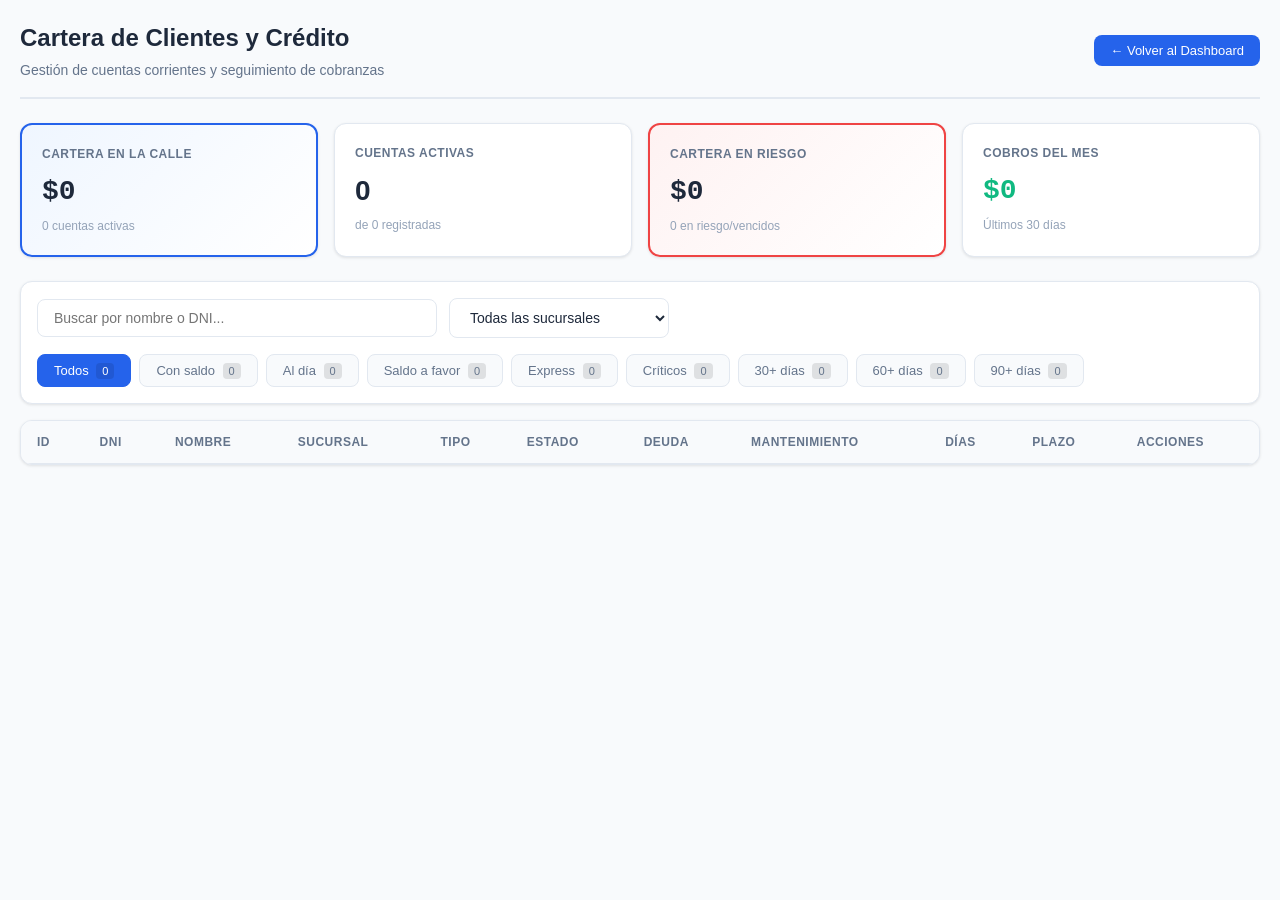
==== templates/cartera_clientes.html @ 22979cf2 "Receive Cobro Facil cartera by company and branch without overwriting CRM balances. Co-authored-by: " ====
<!DOCTYPE html>
<html lang="es">
<head>
    <meta charset="UTF-8">
    <meta name="viewport" content="width=device-width, initial-scale=1.0">
    <title>Cartera de Clientes - CRM Frigorífico</title>
    <style>
        :root {
            --bg-base: #f8fafc;
            --bg-surface: #ffffff;
            --bg-hover: #f1f5f9;
            --primary: #2563eb;
            --primary-light: #3b82f6;
            --text-primary: #1e293b;
            --text-secondary: #64748b;
            --text-muted: #94a3b8;
            --border: #e2e8f0;
            --success: #10b981;
            --warning: #f59e0b;
            --danger: #ef4444;
            --radius-md: 8px;
            --radius-lg: 12px;
            --shadow: 0 1px 3px rgba(0,0,0,0.1);
            --shadow-lg: 0 10px 15px -3px rgba(0,0,0,0.1);
        }

        * { box-sizing: border-box; margin: 0; padding: 0; }

        body {
            background-color: var(--bg-base);
            color: var(--text-primary);
            font-family: -apple-system, BlinkMacSystemFont, 'Segoe UI', Roboto, sans-serif;
            font-size: 14px;
            line-height: 1.5;
            min-height: 100vh;
        }

        .container {
            max-width: 1400px;
            margin: 0 auto;
            padding: 20px;
        }

        /* Header */
        .header {
            display: flex;
            justify-content: space-between;
            align-items: center;
            margin-bottom: 24px;
            padding-bottom: 16px;
            border-bottom: 2px solid var(--border);
        }

        .header h1 {
            font-size: 24px;
            font-weight: 700;
            color: var(--text-primary);
        }

        .header .subtitle {
            font-size: 14px;
            color: var(--text-secondary);
            margin-top: 4px;
        }

        /* Metrics Cards */
        .metrics-grid {
            display: grid;
            grid-template-columns: repeat(auto-fit, minmax(250px, 1fr));
            gap: 16px;
            margin-bottom: 24px;
        }

        .metric-card {
            background: var(--bg-surface);
            border: 1px solid var(--border);
            border-radius: var(--radius-lg);
            padding: 20px;
            box-shadow: var(--shadow);
        }

        .metric-card.highlight {
            border: 2px solid var(--primary);
            background: linear-gradient(135deg, #eff6ff 0%, #ffffff 100%);
        }

        .metric-card.warning {
            border: 2px solid var(--warning);
            background: linear-gradient(135deg, #fffbeb 0%, #ffffff 100%);
        }

        .metric-card.danger {
            border: 2px solid var(--danger);
            background: linear-gradient(135deg, #fef2f2 0%, #ffffff 100%);
        }

        .metric-label {
            font-size: 12px;
            font-weight: 600;
            color: var(--text-secondary);
            text-transform: uppercase;
            letter-spacing: 0.5px;
            margin-bottom: 8px;
        }

        .metric-value {
            font-size: 28px;
            font-weight: 700;
            color: var(--text-primary);
        }

        .metric-sub {
            font-size: 12px;
            color: var(--text-muted);
            margin-top: 4px;
        }

        /* Search and Filters */
        .filters-bar {
            background: var(--bg-surface);
            border: 1px solid var(--border);
            border-radius: var(--radius-lg);
            padding: 16px;
            margin-bottom: 16px;
            box-shadow: var(--shadow);
        }

        .search-box {
            width: 100%;
            max-width: 400px;
            margin-bottom: 16px;
        }

        .search-box input {
            width: 100%;
            padding: 10px 16px;
            border: 1px solid var(--border);
            border-radius: var(--radius-md);
            font-size: 14px;
            outline: none;
            transition: border-color 0.2s;
        }

        .search-box input:focus {
            border-color: var(--primary);
            box-shadow: 0 0 0 3px rgba(37, 99, 235, 0.1);
        }

        .sucursal-select {
            min-width: 220px;
            padding: 10px 16px;
            border: 1px solid var(--border);
            border-radius: var(--radius-md);
            font-size: 14px;
            background: var(--bg-surface);
            color: inherit;
            outline: none;
        }

        .filter-tabs {
            display: flex;
            flex-wrap: wrap;
            gap: 8px;
        }

        .filter-tab {
            padding: 8px 16px;
            background: var(--bg-base);
            border: 1px solid var(--border);
            border-radius: var(--radius-md);
            font-size: 13px;
            font-weight: 500;
            color: var(--text-secondary);
            cursor: pointer;
            transition: all 0.2s;
        }

        .filter-tab:hover {
            background: var(--bg-hover);
            color: var(--text-primary);
        }

        .filter-tab.active {
            background: var(--primary);
            color: white;
            border-color: var(--primary);
        }

        .filter-tab .count {
            background: rgba(0,0,0,0.1);
            padding: 2px 6px;
            border-radius: 4px;
            font-size: 11px;
            margin-left: 4px;
        }

        /* Table */
        .table-container {
            background: var(--bg-surface);
            border: 1px solid var(--border);
            border-radius: var(--radius-lg);
            overflow: hidden;
            box-shadow: var(--shadow);
        }

        .data-table {
            width: 100%;
            border-collapse: collapse;
        }

        .data-table th,
        .data-table td {
            padding: 12px 16px;
            text-align: left;
            border-bottom: 1px solid var(--border);
        }

        .data-table th {
            background: var(--bg-base);
            font-size: 12px;
            font-weight: 600;
            color: var(--text-secondary);
            text-transform: uppercase;
            letter-spacing: 0.5px;
        }

        .data-table tr:hover {
            background: var(--bg-hover);
        }

        .text-right { text-align: right; }
        .text-center { text-align: center; }

        .badge {
            display: inline-block;
            padding: 4px 8px;
            border-radius: 4px;
            font-size: 11px;
            font-weight: 600;
            text-transform: uppercase;
        }

        .badge-success {
            background: #dcfce7;
            color: #166534;
        }

        .badge-warning {
            background: #fef3c7;
            color: #92400e;
        }

        .badge-danger {
            background: #fee2e2;
            color: #991b1b;
        }

        .badge-neutral {
            background: #f1f5f9;
            color: #475569;
        }

        .money {
            font-family: 'Courier New', monospace;
            font-weight: 600;
        }

        .money.positive { color: var(--success); }
        .money.negative { color: var(--danger); }

        .btn {
            padding: 8px 16px;
            border: none;
            border-radius: var(--radius-md);
            font-size: 13px;
            font-weight: 500;
            cursor: pointer;
            transition: all 0.2s;
        }

        .btn-primary {
            background: var(--primary);
            color: white;
        }

        .btn-primary:hover {
            background: var(--primary-light);
        }

        .btn-sm {
            padding: 6px 12px;
            font-size: 12px;
        }

        .btn-icon {
            background: transparent;
            border: 1px solid var(--border);
            color: var(--text-secondary);
            padding: 6px 10px;
        }

        .btn-icon:hover {
            background: var(--bg-hover);
            color: var(--text-primary);
        }

        /* Actions Menu */
        .actions-cell {
            display: flex;
            gap: 8px;
            align-items: center;
        }

        /* Empty State */
        .empty-state {
            padding: 40px;
            text-align: center;
            color: var(--text-muted);
        }

        .empty-state svg {
            width: 48px;
            height: 48px;
            margin-bottom: 16px;
            opacity: 0.5;
        }

        /* Responsive */
        @media (max-width: 768px) {
            .metrics-grid {
                grid-template-columns: 1fr;
            }

            .filter-tabs {
                overflow-x: auto;
                flex-wrap: nowrap;
            }

            .filter-tab {
                flex-shrink: 0;
            }

            .data-table {
                font-size: 12px;
            }

            .data-table th,
            .data-table td {
                padding: 8px 12px;
            }
        }
    </style>
</head>
<body>
    <div class="container">
        <!-- Header -->
        <div class="header">
            <div>
                <h1>Cartera de Clientes y Crédito</h1>
                <div class="subtitle">Gestión de cuentas corrientes y seguimiento de cobranzas</div>
            </div>
            <button class="btn btn-primary" onclick="window.location.href='/'">
                ← Volver al Dashboard
            </button>
        </div>

        <!-- Metrics -->
        <div class="metrics-grid">
            <div class="metric-card highlight">
                <div class="metric-label">Cartera en la Calle</div>
                <div class="metric-value money" id="metricCartera">$0</div>
                <div class="metric-sub" id="metricCuentasActivas">0 cuentas activas</div>
            </div>

            <div class="metric-card">
                <div class="metric-label">Cuentas Activas</div>
                <div class="metric-value" id="metricActivas">0</div>
                <div class="metric-sub" id="metricTotalRegistradas">de 0 registradas</div>
            </div>

            <div class="metric-card danger">
                <div class="metric-label">Cartera en Riesgo</div>
                <div class="metric-value money" id="metricRiesgo">$0</div>
                <div class="metric-sub" id="metricEnRiesgo">0 en riesgo/vencidos</div>
            </div>

            <div class="metric-card">
                <div class="metric-label">Cobros del Mes</div>
                <div class="metric-value money positive" id="metricCobros">$0</div>
                <div class="metric-sub">Últimos 30 días</div>
            </div>
        </div>

        <!-- Filters -->
        <div class="filters-bar">
            <div style="display:flex; gap:12px; flex-wrap:wrap; align-items:center; margin-bottom:16px;">
                <div class="search-box" style="margin-bottom:0;">
                    <input type="text" id="searchInput" placeholder="Buscar por nombre o DNI..." onkeyup="filterClients()">
                </div>
                <select id="sucursalFiltro" class="sucursal-select" onchange="updateMetrics(); filterClients();">
                    <option value="">Todas las sucursales</option>
                </select>
            </div>

            <div class="filter-tabs" id="filterTabs">
                <button class="filter-tab active" data-filter="all">
                    Todos <span class="count" id="countAll">0</span>
                </button>
                <button class="filter-tab" data-filter="saldo">
                    Con saldo <span class="count" id="countSaldo">0</span>
                </button>
                <button class="filter-tab" data-filter="al_dia">
                    Al día <span class="count" id="countAlDia">0</span>
                </button>
                <button class="filter-tab" data-filter="saldo_favor">
                    Saldo a favor <span class="count" id="countSaldoFavor">0</span>
                </button>
                <button class="filter-tab" data-filter="expres">
                    Express <span class="count" id="countExpress">0</span>
                </button>
                <button class="filter-tab" data-filter="criticos">
                    Críticos <span class="count" id="countCriticos">0</span>
                </button>
                <button class="filter-tab" data-filter="30+">
                    30+ días <span class="count" id="count30">0</span>
                </button>
                <button class="filter-tab" data-filter="60+">
                    60+ días <span class="count" id="count60">0</span>
                </button>
                <button class="filter-tab" data-filter="90+">
                    90+ días <span class="count" id="count90">0</span>
                </button>
            </div>
        </div>

        <!-- Table -->
        <div class="table-container">
            <table class="data-table">
                <thead>
                    <tr>
                        <th>ID</th>
                        <th>DNI</th>
                        <th>Nombre</th>
                        <th>Sucursal</th>
                        <th>Tipo</th>
                        <th>Estado</th>
                        <th class="text-right">Deuda</th>
                        <th class="text-right">Mantenimiento</th>
                        <th class="text-center">Días</th>
                        <th class="text-center">Plazo</th>
                        <th class="text-center">Acciones</th>
                    </tr>
                </thead>
                <tbody id="clientsTableBody">
                    <!-- Data loaded via JS -->
                </tbody>
            </table>
            <div id="emptyState" class="empty-state" style="display: none;">
                <svg fill="none" stroke="currentColor" viewBox="0 0 24 24">
                    <path stroke-linecap="round" stroke-linejoin="round" stroke-width="2" d="M17 20h5v-2a3 3 0 00-5.356-1.857M17 20H7m10 0v-2c0-.656-.126-1.283-.356-1.857M7 20H2v-2a3 3 0 015.356-1.857M7 20v-2c0-.656.126-1.283.356-1.857m0 0a5.002 5.002 0 019.288 0M15 7a3 3 0 11-6 0 3 3 0 016 0zm6 3a2 2 0 11-4 0 2 2 0 014 0zM7 10a2 2 0 11-4 0 2 2 0 014 0z"/>
                </svg>
                <p>No se encontraron clientes</p>
            </div>
        </div>
    </div>

    <script>
        // Configuration
        const API_BASE = '/api';

        // State
        let allClients = [];
        let currentFilter = 'all';
        let searchQuery = '';

        // Format money
        function formatMoney(amount) {
            return new Intl.NumberFormat('es-AR', {
                style: 'currency',
                currency: 'ARS',
                minimumFractionDigits: 2
            }).format(amount);
        }

        function esc(value) {
            return String(value ?? '').replace(/[&<>"']/g, (ch) => ({
                '&': '&amp;', '<': '&lt;', '>': '&gt;', '"': '&quot;', "'": '&#39;'
            }[ch]));
        }

        // Si el cliente vino de Cobro Fácil, la deuda es deuda_actual de esa base.
        function deudaVisible(client) {
            if (client.pos_uid || client.pos_id != null) {
                const deuda = Number(client.deuda_pos);
                return Number.isFinite(deuda) ? deuda : 0;
            }
            const saldo = Number(client.saldo_actual);
            return Number.isFinite(saldo) ? saldo : 0;
        }

        function esExpress(client) {
            const tipo = String(client.tipo_cliente || '').toLowerCase();
            return tipo.includes('express') || tipo.includes('expres');
        }

        // Calculate days since last payment. Null = nunca pagó.
        function calculateDaysSincePayment(fechaUltimoPago) {
            if (!fechaUltimoPago) return null;
            const lastPayment = new Date(fechaUltimoPago);
            if (Number.isNaN(lastPayment.getTime())) return null;
            const diffTime = Date.now() - lastPayment.getTime();
            if (diffTime < 0) return 0;
            return Math.floor(diffTime / (1000 * 60 * 60 * 24));
        }

        // Get client status
        function getClientStatus(cliente) {
            const saldo = deudaVisible(cliente);
            const techo = cliente.techo_deuda || 0;
            const scoring = cliente.scoring || 'A';

            if (saldo <= 0) return { label: 'Al día', class: 'badge-success' };
            if (saldo >= techo * 0.9) return { label: 'Atención', class: 'badge-danger' };
            if (scoring === 'C' || scoring === 'D') return { label: 'Crítico', class: 'badge-danger' };
            if (saldo >= techo * 0.6) return { label: 'Atención', class: 'badge-warning' };
            return { label: 'Regular', class: 'badge-neutral' };
        }

        function sucursalDe(client) {
            return client.sucursal_nombre || 'Sin sucursal';
        }

        function clientesDeSucursal() {
            const elegida = document.getElementById('sucursalFiltro').value;
            if (!elegida) return allClients;
            return allClients.filter(client => sucursalDe(client) === elegida);
        }

        function llenarSucursales() {
            const select = document.getElementById('sucursalFiltro');
            const previa = select.value;
            const nombres = [...new Set(allClients.map(sucursalDe))].sort((a, b) => a.localeCompare(b));
            select.innerHTML = '<option value="">Todas las sucursales</option>' +
                nombres.map(nombre => `<option value="${esc(nombre)}">${esc(nombre)}</option>`).join('');
            if ([...select.options].some(opcion => opcion.value === previa)) {
                select.value = previa;
            }
        }

        // Filter clients
        function filterClients() {
            searchQuery = document.getElementById('searchInput').value.toLowerCase();

            const filtered = clientesDeSucursal().filter(client => {
                // Search filter
                const matchesSearch = !searchQuery ||
                    (client.nombre && client.nombre.toLowerCase().includes(searchQuery)) ||
                    (client.cuit && client.cuit.toLowerCase().includes(searchQuery));

                // Category filter
                let matchesCategory = true;
                const saldo = deudaVisible(client);
                const days = calculateDaysSincePayment(client.fecha_ultimo_pago);
                const status = getClientStatus(client);

                switch (currentFilter) {
                    case 'saldo':
                        matchesCategory = saldo > 0;
                        break;
                    case 'al_dia':
                        matchesCategory = saldo <= 0;
                        break;
                    case 'saldo_favor':
                        matchesCategory = saldo < 0;
                        break;
                    case 'expres':
                        matchesCategory = esExpress(client);
                        break;
                    case 'criticos':
                        matchesCategory = status.label === 'Crítico' || status.label === 'Atención';
                        break;
                    case '30+':
                        matchesCategory = days !== null && days >= 30;
                        break;
                    case '60+':
                        matchesCategory = days !== null && days >= 60;
                        break;
                    case '90+':
                        matchesCategory = days !== null && days >= 90;
                        break;
                }

                return matchesSearch && matchesCategory;
            });

            renderTable(filtered);
        }

        // Render table
        function renderTable(clients) {
            const tbody = document.getElementById('clientsTableBody');
            const emptyState = document.getElementById('emptyState');

            if (clients.length === 0) {
                tbody.innerHTML = '';
                emptyState.style.display = 'block';
                return;
            }

            emptyState.style.display = 'none';

            tbody.innerHTML = clients.map(client => {
                const status = getClientStatus(client);
                const days = calculateDaysSincePayment(client.fecha_ultimo_pago);
                const saldo = deudaVisible(client);
                const tipo = client.tipo_cliente || 'regular';

                return `
                    <tr>
                        <td>${esc(client.id)}</td>
                        <td>${esc(client.cuit || 'Sin DNI')}</td>
                        <td>${esc(client.nombre)}</td>
                        <td>${esc(sucursalDe(client))}</td>
                        <td><span class="badge badge-neutral">${esc(tipo)}</span></td>
                        <td><span class="badge ${status.class}">${status.label}</span></td>
                        <td class="text-right money ${saldo > 0 ? 'negative' : 'positive'}">${formatMoney(saldo)}</td>
                        <td class="text-right money">${formatMoney(client.techo_deuda || 0)}</td>
                        <td class="text-center">${days === null ? '—' : days + ' días'}</td>
                        <td class="text-center">${client.plazo_dias == null || client.plazo_dias === '' ? '—' : esc(client.plazo_dias) + ' días'}</td>
                        <td class="text-center">
                            <div class="actions-cell">
                                <button class="btn btn-primary btn-sm" onclick="abonarCliente(${client.id})">Abonar</button>
                                <button class="btn btn-icon btn-sm" onclick="verDetalle(${client.id})">⋮</button>
                            </div>
                        </td>
                    </tr>
                `;
            }).join('');
        }

        // Update metrics
        function updateMetrics() {
            const base = clientesDeSucursal();
            const carteraTotal = base.reduce((sum, c) => sum + deudaVisible(c), 0);
            const cuentasActivas = base.filter(c => deudaVisible(c) > 0).length;
            const enRiesgo = base.filter(c => {
                const status = getClientStatus(c);
                return status.label === 'Crítico' || status.label === 'Atención';
            });
            const carteraRiesgo = enRiesgo.reduce((sum, c) => sum + deudaVisible(c), 0);

            document.getElementById('metricCartera').textContent = formatMoney(carteraTotal);
            document.getElementById('metricCuentasActivas').textContent = `${cuentasActivas} cuentas activas`;
            document.getElementById('metricActivas').textContent = cuentasActivas;
            document.getElementById('metricTotalRegistradas').textContent = `de ${base.length} registradas`;
            document.getElementById('metricRiesgo').textContent = formatMoney(carteraRiesgo);
            document.getElementById('metricEnRiesgo').textContent = `${enRiesgo.length} en riesgo/vencidos`;

            // Update filter counts
            document.getElementById('countAll').textContent = base.length;
            document.getElementById('countSaldo').textContent = base.filter(c => deudaVisible(c) > 0).length;
            document.getElementById('countAlDia').textContent = base.filter(c => deudaVisible(c) <= 0).length;
            document.getElementById('countSaldoFavor').textContent = base.filter(c => deudaVisible(c) < 0).length;
            document.getElementById('countExpress').textContent = base.filter(esExpress).length;
            document.getElementById('countCriticos').textContent = enRiesgo.length;
            document.getElementById('count30').textContent = base.filter(c => {
                const days = calculateDaysSincePayment(c.fecha_ultimo_pago);
                return days !== null && days >= 30;
            }).length;
            document.getElementById('count60').textContent = base.filter(c => {
                const days = calculateDaysSincePayment(c.fecha_ultimo_pago);
                return days !== null && days >= 60;
            }).length;
            document.getElementById('count90').textContent = base.filter(c => {
                const days = calculateDaysSincePayment(c.fecha_ultimo_pago);
                return days !== null && days >= 90;
            }).length;
        }

        // Load clients
        async function loadClients() {
            try {
                const response = await fetch(`${API_BASE}/clientes`);
                const data = await response.json();
                allClients = data.clientes || data || [];
                llenarSucursales();
                updateMetrics();
                filterClients();
            } catch (error) {
                console.error('Error loading clients:', error);
            }
        }

        // Filter tab click
        document.getElementById('filterTabs').addEventListener('click', (e) => {
            const tab = e.target.closest('.filter-tab');
            if (!tab) return;
            document.querySelectorAll('.filter-tab').forEach(item => item.classList.remove('active'));
            tab.classList.add('active');
            currentFilter = tab.dataset.filter;
            filterClients();
        });

        // Placeholder functions
        function abonarCliente(id) {
            alert(`Función de abono para cliente ${id} - Implementar modal de pago`);
        }

        function verDetalle(id) {
            alert(`Ver detalle del cliente ${id} - Implementar drawer/modal`);
        }

        // Initialize
        loadClients();
    </script>
</body>
</html>
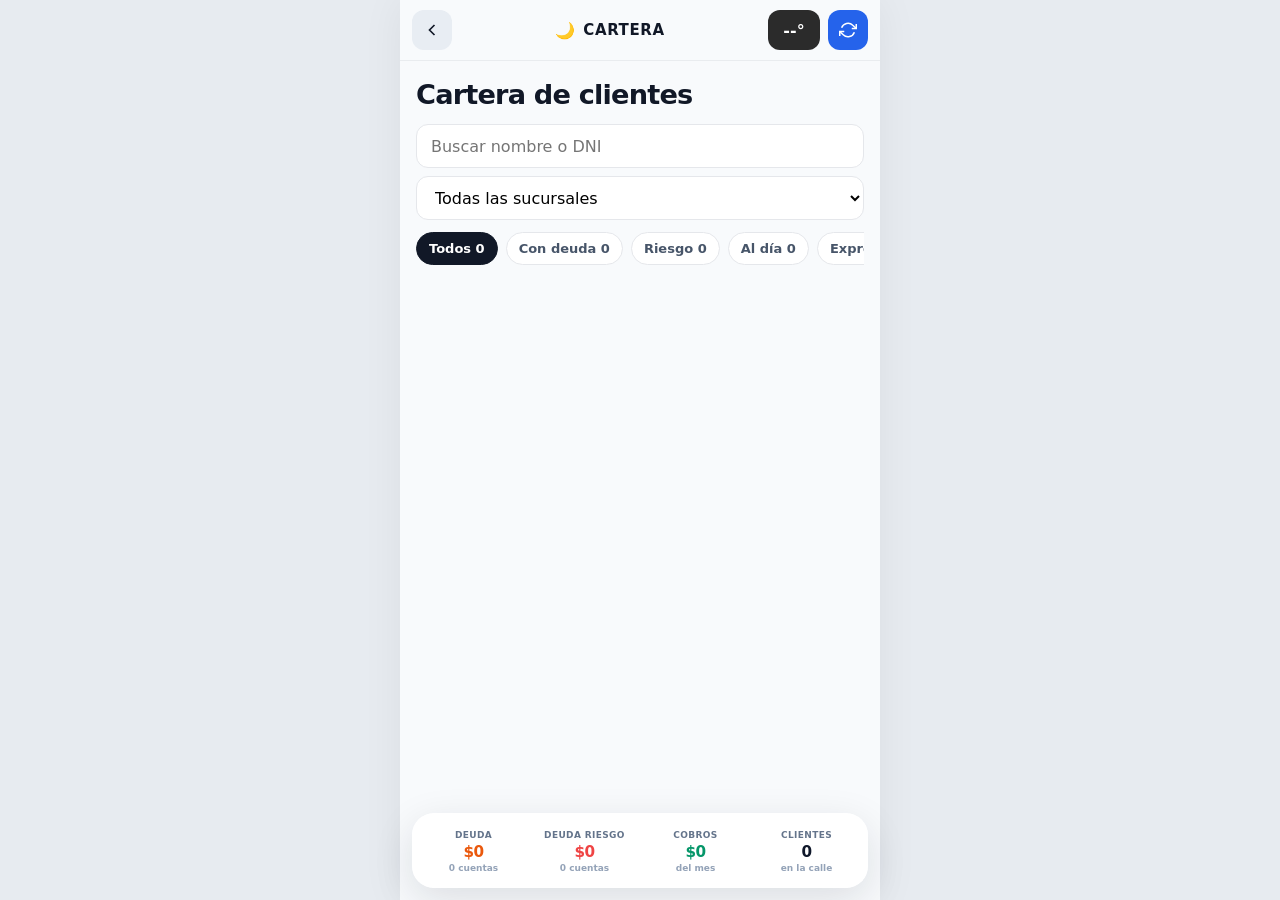
==== commit da12fdc9: "Show the client portfolio as a phone screen with debt, risk, collections, and clients. Co-authored-b" ====
--- a/templates/cartera_clientes.html
+++ b/templates/cartera_clientes.html
@@ -2,484 +2,395 @@
 <html lang="es">
 <head>
     <meta charset="UTF-8">
-    <meta name="viewport" content="width=device-width, initial-scale=1.0">
-    <title>Cartera de Clientes - CRM Frigorífico</title>
+    <meta name="viewport" content="width=device-width, initial-scale=1.0, viewport-fit=cover">
+    <meta name="theme-color" content="#f8fafc">
+    <meta name="apple-mobile-web-app-capable" content="yes">
+    <meta name="mobile-web-app-capable" content="yes">
+    <meta name="apple-mobile-web-app-status-bar-style" content="black-translucent">
+    <meta name="apple-mobile-web-app-title" content="Cartera">
+    <link rel="manifest" href="/manifest.json">
+    <title>Cartera de Clientes</title>
     <style>
         :root {
-            --bg-base: #f8fafc;
-            --bg-surface: #ffffff;
-            --bg-hover: #f1f5f9;
-            --primary: #2563eb;
-            --primary-light: #3b82f6;
-            --text-primary: #1e293b;
-            --text-secondary: #64748b;
-            --text-muted: #94a3b8;
-            --border: #e2e8f0;
-            --success: #10b981;
-            --warning: #f59e0b;
+            --ink: #111827;
+            --muted: #64748b;
+            --line: #e5e7eb;
+            --card: #0f172a;
             --danger: #ef4444;
-            --radius-md: 8px;
-            --radius-lg: 12px;
-            --shadow: 0 1px 3px rgba(0,0,0,0.1);
-            --shadow-lg: 0 10px 15px -3px rgba(0,0,0,0.1);
-        }
-
-        * { box-sizing: border-box; margin: 0; padding: 0; }
-
+            --risk: #ea580c;
+            --ok: #059669;
+            --bar: rgba(255, 255, 255, 0.92);
+        }
+        * { box-sizing: border-box; }
+        html, body { margin: 0; padding: 0; }
         body {
-            background-color: var(--bg-base);
-            color: var(--text-primary);
-            font-family: -apple-system, BlinkMacSystemFont, 'Segoe UI', Roboto, sans-serif;
-            font-size: 14px;
-            line-height: 1.5;
             min-height: 100vh;
-        }
-
-        .container {
-            max-width: 1400px;
+            background: #e7ebf0;
+            color: var(--ink);
+            font-family: "Segoe UI", system-ui, sans-serif;
+        }
+        .shell {
+            width: min(480px, 100%);
+            min-height: 100vh;
             margin: 0 auto;
-            padding: 20px;
-        }
-
-        /* Header */
-        .header {
+            background: #f8fafc;
+            position: relative;
+            box-shadow: 0 0 40px rgba(15, 23, 42, 0.06);
+        }
+        button, input, select { font: inherit; }
+        .topbar {
+            position: sticky;
+            top: 0;
+            z-index: 20;
+            display: flex;
+            align-items: center;
+            gap: 8px;
+            padding: calc(10px + env(safe-area-inset-top, 0px)) 12px 10px;
+            background: rgba(248, 250, 252, 0.94);
+            backdrop-filter: blur(16px);
+            border-bottom: 1px solid rgba(15, 23, 42, 0.06);
+        }
+        .icon-btn {
+            width: 40px;
+            height: 40px;
+            border: 0;
+            border-radius: 12px;
+            background: #e8edf3;
+            color: var(--ink);
+            display: inline-flex;
+            align-items: center;
+            justify-content: center;
+            cursor: pointer;
+        }
+        .icon-btn.blue { background: #2563eb; color: #fff; }
+        .brand {
+            flex: 1;
+            display: flex;
+            align-items: center;
+            justify-content: center;
+            gap: 8px;
+            min-width: 0;
+        }
+        .brand strong {
+            font-size: 15px;
+            letter-spacing: 0.04em;
+            white-space: nowrap;
+            overflow: hidden;
+            text-overflow: ellipsis;
+        }
+        .weather {
+            min-width: 52px;
+            height: 40px;
+            padding: 0 10px;
+            border-radius: 12px;
+            background: #2b2b2b;
+            color: #fff;
+            font-weight: 800;
+            display: inline-flex;
+            align-items: center;
+            justify-content: center;
+        }
+        .page {
+            padding: 18px 16px calc(132px + env(safe-area-inset-bottom, 0px));
+        }
+        h1 {
+            margin: 0 0 14px;
+            font-size: 1.7rem;
+            letter-spacing: -0.03em;
+        }
+        .tools {
+            display: grid;
+            grid-template-columns: 1fr;
+            gap: 8px;
+            margin-bottom: 12px;
+        }
+        .tools input, .tools select {
+            width: 100%;
+            height: 44px;
+            border: 1px solid var(--line);
+            border-radius: 12px;
+            background: #fff;
+            padding: 0 14px;
+            outline: none;
+        }
+        .chips {
+            display: flex;
+            gap: 8px;
+            overflow-x: auto;
+            padding-bottom: 14px;
+            scrollbar-width: none;
+        }
+        .chips::-webkit-scrollbar { display: none; }
+        .chip {
+            border: 1px solid var(--line);
+            background: #fff;
+            color: #475569;
+            border-radius: 999px;
+            padding: 8px 12px;
+            white-space: nowrap;
+            cursor: pointer;
+            font-size: 13px;
+            font-weight: 650;
+        }
+        .chip.active { background: #111827; color: #fff; border-color: #111827; }
+        .cards {
+            display: grid;
+            grid-template-columns: 1fr;
+            gap: 14px;
+        }
+        .debt-card {
+            background: linear-gradient(160deg, #1e293b, #0f172a);
+            color: #fff;
+            border-radius: 22px;
+            padding: 18px 18px 16px;
+            border: 1px solid rgba(255,255,255,0.08);
+            box-shadow: 0 16px 30px -18px rgba(15, 23, 42, 0.7);
+            cursor: pointer;
+            text-align: left;
+            width: 100%;
+        }
+        .card-top, .card-foot {
             display: flex;
             justify-content: space-between;
-            align-items: center;
-            margin-bottom: 24px;
-            padding-bottom: 16px;
-            border-bottom: 2px solid var(--border);
-        }
-
-        .header h1 {
-            font-size: 24px;
-            font-weight: 700;
-            color: var(--text-primary);
-        }
-
-        .header .subtitle {
-            font-size: 14px;
-            color: var(--text-secondary);
-            margin-top: 4px;
-        }
-
-        /* Metrics Cards */
-        .metrics-grid {
-            display: grid;
-            grid-template-columns: repeat(auto-fit, minmax(250px, 1fr));
-            gap: 16px;
-            margin-bottom: 24px;
-        }
-
-        .metric-card {
-            background: var(--bg-surface);
-            border: 1px solid var(--border);
-            border-radius: var(--radius-lg);
-            padding: 20px;
-            box-shadow: var(--shadow);
-        }
-
-        .metric-card.highlight {
-            border: 2px solid var(--primary);
-            background: linear-gradient(135deg, #eff6ff 0%, #ffffff 100%);
-        }
-
-        .metric-card.warning {
-            border: 2px solid var(--warning);
-            background: linear-gradient(135deg, #fffbeb 0%, #ffffff 100%);
-        }
-
-        .metric-card.danger {
-            border: 2px solid var(--danger);
-            background: linear-gradient(135deg, #fef2f2 0%, #ffffff 100%);
-        }
-
-        .metric-label {
-            font-size: 12px;
-            font-weight: 600;
-            color: var(--text-secondary);
-            text-transform: uppercase;
-            letter-spacing: 0.5px;
-            margin-bottom: 8px;
-        }
-
-        .metric-value {
-            font-size: 28px;
-            font-weight: 700;
-            color: var(--text-primary);
-        }
-
-        .metric-sub {
-            font-size: 12px;
-            color: var(--text-muted);
-            margin-top: 4px;
-        }
-
-        /* Search and Filters */
-        .filters-bar {
-            background: var(--bg-surface);
-            border: 1px solid var(--border);
-            border-radius: var(--radius-lg);
-            padding: 16px;
-            margin-bottom: 16px;
-            box-shadow: var(--shadow);
-        }
-
-        .search-box {
-            width: 100%;
-            max-width: 400px;
-            margin-bottom: 16px;
-        }
-
-        .search-box input {
-            width: 100%;
-            padding: 10px 16px;
-            border: 1px solid var(--border);
-            border-radius: var(--radius-md);
-            font-size: 14px;
-            outline: none;
-            transition: border-color 0.2s;
-        }
-
-        .search-box input:focus {
-            border-color: var(--primary);
-            box-shadow: 0 0 0 3px rgba(37, 99, 235, 0.1);
-        }
-
-        .sucursal-select {
-            min-width: 220px;
-            padding: 10px 16px;
-            border: 1px solid var(--border);
-            border-radius: var(--radius-md);
-            font-size: 14px;
-            background: var(--bg-surface);
-            color: inherit;
-            outline: none;
-        }
-
-        .filter-tabs {
-            display: flex;
-            flex-wrap: wrap;
-            gap: 8px;
-        }
-
-        .filter-tab {
-            padding: 8px 16px;
-            background: var(--bg-base);
-            border: 1px solid var(--border);
-            border-radius: var(--radius-md);
-            font-size: 13px;
-            font-weight: 500;
-            color: var(--text-secondary);
-            cursor: pointer;
-            transition: all 0.2s;
-        }
-
-        .filter-tab:hover {
-            background: var(--bg-hover);
-            color: var(--text-primary);
-        }
-
-        .filter-tab.active {
-            background: var(--primary);
-            color: white;
-            border-color: var(--primary);
-        }
-
-        .filter-tab .count {
-            background: rgba(0,0,0,0.1);
-            padding: 2px 6px;
-            border-radius: 4px;
-            font-size: 11px;
-            margin-left: 4px;
-        }
-
-        /* Table */
-        .table-container {
-            background: var(--bg-surface);
-            border: 1px solid var(--border);
-            border-radius: var(--radius-lg);
-            overflow: hidden;
-            box-shadow: var(--shadow);
-        }
-
-        .data-table {
-            width: 100%;
-            border-collapse: collapse;
-        }
-
-        .data-table th,
-        .data-table td {
-            padding: 12px 16px;
-            text-align: left;
-            border-bottom: 1px solid var(--border);
-        }
-
-        .data-table th {
-            background: var(--bg-base);
-            font-size: 12px;
-            font-weight: 600;
-            color: var(--text-secondary);
-            text-transform: uppercase;
-            letter-spacing: 0.5px;
-        }
-
-        .data-table tr:hover {
-            background: var(--bg-hover);
-        }
-
-        .text-right { text-align: right; }
-        .text-center { text-align: center; }
-
-        .badge {
-            display: inline-block;
-            padding: 4px 8px;
-            border-radius: 4px;
-            font-size: 11px;
-            font-weight: 600;
-            text-transform: uppercase;
-        }
-
-        .badge-success {
-            background: #dcfce7;
-            color: #166534;
-        }
-
-        .badge-warning {
-            background: #fef3c7;
-            color: #92400e;
-        }
-
-        .badge-danger {
-            background: #fee2e2;
-            color: #991b1b;
-        }
-
-        .badge-neutral {
-            background: #f1f5f9;
-            color: #475569;
-        }
-
-        .money {
-            font-family: 'Courier New', monospace;
-            font-weight: 600;
-        }
-
-        .money.positive { color: var(--success); }
-        .money.negative { color: var(--danger); }
-
-        .btn {
-            padding: 8px 16px;
-            border: none;
-            border-radius: var(--radius-md);
-            font-size: 13px;
-            font-weight: 500;
-            cursor: pointer;
-            transition: all 0.2s;
-        }
-
-        .btn-primary {
-            background: var(--primary);
-            color: white;
-        }
-
-        .btn-primary:hover {
-            background: var(--primary-light);
-        }
-
-        .btn-sm {
-            padding: 6px 12px;
-            font-size: 12px;
-        }
-
-        .btn-icon {
-            background: transparent;
-            border: 1px solid var(--border);
-            color: var(--text-secondary);
-            padding: 6px 10px;
-        }
-
-        .btn-icon:hover {
-            background: var(--bg-hover);
-            color: var(--text-primary);
-        }
-
-        /* Actions Menu */
-        .actions-cell {
-            display: flex;
-            gap: 8px;
-            align-items: center;
-        }
-
-        /* Empty State */
-        .empty-state {
-            padding: 40px;
-            text-align: center;
-            color: var(--text-muted);
-        }
-
-        .empty-state svg {
+            gap: 12px;
+            align-items: flex-start;
+        }
+        .who { display: flex; gap: 12px; min-width: 0; }
+        .avatar {
             width: 48px;
             height: 48px;
-            margin-bottom: 16px;
-            opacity: 0.5;
-        }
-
-        /* Responsive */
-        @media (max-width: 768px) {
-            .metrics-grid {
-                grid-template-columns: 1fr;
-            }
-
-            .filter-tabs {
-                overflow-x: auto;
-                flex-wrap: nowrap;
-            }
-
-            .filter-tab {
-                flex-shrink: 0;
-            }
-
-            .data-table {
-                font-size: 12px;
-            }
-
-            .data-table th,
-            .data-table td {
-                padding: 8px 12px;
-            }
+            border-radius: 14px;
+            background: rgba(255,255,255,0.06);
+            display: flex;
+            align-items: center;
+            justify-content: center;
+            flex: none;
+        }
+        .who h2 {
+            margin: 0;
+            font-size: 1.15rem;
+            letter-spacing: -0.02em;
+            line-height: 1.15;
+        }
+        .pill {
+            display: inline-block;
+            margin-top: 6px;
+            padding: 3px 8px;
+            border-radius: 999px;
+            background: rgba(255,255,255,0.1);
+            color: #cbd5e1;
+            font-size: 11px;
+            font-weight: 700;
+            letter-spacing: 0.04em;
+        }
+        .late {
+            background: #ffe4e6;
+            color: #e11d48;
+            border-radius: 999px;
+            padding: 6px 10px;
+            font-size: 11px;
+            font-weight: 800;
+            line-height: 1.15;
+            text-align: center;
+            flex: none;
+        }
+        .late.ok { background: #dcfce7; color: #15803d; }
+        .metrics {
+            display: grid;
+            grid-template-columns: repeat(3, 1fr);
+            gap: 8px;
+            margin: 16px 0 14px;
+            padding: 14px 12px;
+            border-radius: 16px;
+            background: rgba(0,0,0,0.22);
+        }
+        .metrics span { display: block; color: #94a3b8; font-size: 11px; font-weight: 700; letter-spacing: 0.06em; }
+        .metrics strong { display: block; margin-top: 4px; font-size: 15px; font-weight: 650; }
+        .card-foot { align-items: flex-end; padding-top: 8px; }
+        .amount-label { color: #94a3b8; font-size: 11px; font-weight: 700; letter-spacing: 0.04em; }
+        .amount { display: block; margin-top: 2px; font-size: 1.7rem; font-weight: 800; letter-spacing: -0.04em; }
+        .amount.hot { color: #fecaca; }
+        .amount.cool { color: #86efac; }
+        .foot-note { color: #94a3b8; font-size: 12px; text-align: right; line-height: 1.35; }
+        .empty {
+            padding: 48px 12px;
+            text-align: center;
+            color: var(--muted);
+        }
+        .bar {
+            position: fixed;
+            left: 50%;
+            transform: translateX(-50%);
+            width: min(456px, calc(100% - 24px));
+            bottom: calc(12px + env(safe-area-inset-bottom, 0px));
+            z-index: 30;
+            display: grid;
+            grid-template-columns: repeat(4, 1fr);
+            gap: 2px;
+            padding: 14px 6px 12px;
+            border-radius: 22px;
+            background: var(--bar);
+            backdrop-filter: blur(18px);
+            border: 1px solid rgba(255,255,255,0.7);
+            box-shadow: 0 12px 40px rgba(15, 23, 42, 0.12);
+        }
+        .bar button {
+            border: 0;
+            background: transparent;
+            padding: 2px 2px;
+            cursor: pointer;
+            min-width: 0;
+        }
+        .bar button.on { background: rgba(15, 23, 42, 0.05); border-radius: 14px; }
+        .bar small {
+            display: block;
+            color: #64748b;
+            font-size: 9px;
+            font-weight: 800;
+            letter-spacing: 0.04em;
+        }
+        .bar b {
+            display: block;
+            margin-top: 3px;
+            font-size: 0.95rem;
+            letter-spacing: -0.03em;
+            color: #0f172a;
+        }
+        .bar .sub {
+            display: block;
+            margin-top: 2px;
+            color: #94a3b8;
+            font-size: 9px;
+            font-weight: 650;
+        }
+        #barDeuda { color: var(--risk); }
+        #barRiesgo { color: var(--danger); }
+        #barCobros { color: var(--ok); }
+        .sheet-back {
+            position: fixed;
+            inset: 0;
+            background: rgba(15, 23, 42, 0.35);
+            z-index: 40;
+        }
+        .sheet {
+            position: fixed;
+            left: 0;
+            right: 0;
+            bottom: 0;
+            z-index: 41;
+            background: #fff;
+            border-radius: 24px 24px 0 0;
+            padding: 18px 18px calc(22px + env(safe-area-inset-bottom));
+            box-shadow: 0 -16px 40px rgba(15, 23, 42, 0.16);
+        }
+        .sheet h3 { margin: 0 0 4px; font-size: 1.25rem; }
+        .sheet p { margin: 0 0 14px; color: var(--muted); }
+        .facts { display: grid; grid-template-columns: 1fr 1fr; gap: 10px; }
+        .fact {
+            background: #f8fafc;
+            border-radius: 14px;
+            padding: 10px 12px;
+        }
+        .fact span { display: block; color: #94a3b8; font-size: 11px; font-weight: 700; }
+        .fact strong { display: block; margin-top: 2px; }
+        .sheet-close {
+            margin-top: 14px;
+            width: 100%;
+            height: 46px;
+            border: 0;
+            border-radius: 14px;
+            background: #111827;
+            color: #fff;
+            font-weight: 700;
+            cursor: pointer;
         }
     </style>
 </head>
 <body>
-    <div class="container">
-        <!-- Header -->
-        <div class="header">
-            <div>
-                <h1>Cartera de Clientes y Crédito</h1>
-                <div class="subtitle">Gestión de cuentas corrientes y seguimiento de cobranzas</div>
-            </div>
-            <button class="btn btn-primary" onclick="window.location.href='/'">
-                ← Volver al Dashboard
-            </button>
+<div class="shell">
+    <header class="topbar">
+        <button class="icon-btn" type="button" onclick="location.href='/'" aria-label="Volver">
+            <svg width="20" height="20" viewBox="0 0 24 24" fill="none" stroke="currentColor" stroke-width="2"><path d="M15 18l-6-6 6-6"/></svg>
+        </button>
+        <div class="brand">
+            <span id="diaIcon" aria-hidden="true">☀️</span>
+            <strong id="empresaNombre">CARTERA</strong>
         </div>
-
-        <!-- Metrics -->
-        <div class="metrics-grid">
-            <div class="metric-card highlight">
-                <div class="metric-label">Cartera en la Calle</div>
-                <div class="metric-value money" id="metricCartera">$0</div>
-                <div class="metric-sub" id="metricCuentasActivas">0 cuentas activas</div>
-            </div>
-
-            <div class="metric-card">
-                <div class="metric-label">Cuentas Activas</div>
-                <div class="metric-value" id="metricActivas">0</div>
-                <div class="metric-sub" id="metricTotalRegistradas">de 0 registradas</div>
-            </div>
-
-            <div class="metric-card danger">
-                <div class="metric-label">Cartera en Riesgo</div>
-                <div class="metric-value money" id="metricRiesgo">$0</div>
-                <div class="metric-sub" id="metricEnRiesgo">0 en riesgo/vencidos</div>
-            </div>
-
-            <div class="metric-card">
-                <div class="metric-label">Cobros del Mes</div>
-                <div class="metric-value money positive" id="metricCobros">$0</div>
-                <div class="metric-sub">Últimos 30 días</div>
-            </div>
+        <span class="weather" id="clima">--°</span>
+        <button class="icon-btn blue" type="button" onclick="loadClients()" aria-label="Actualizar">
+            <svg width="18" height="18" viewBox="0 0 24 24" fill="none" stroke="currentColor" stroke-width="2"><path d="M23 4v6h-6M1 20v-6h6"/><path d="M3.51 9a9 9 0 0114.85-3.36L23 10M1 14l4.64 4.36A9 9 0 0020.49 15"/></svg>
+        </button>
+    </header>
+
+    <main class="page">
+        <h1>Cartera de clientes</h1>
+        <div class="tools">
+            <input id="searchInput" type="search" placeholder="Buscar nombre o DNI" oninput="filterClients()">
+            <select id="sucursalFiltro" onchange="updateMetrics(); filterClients();">
+                <option value="">Todas las sucursales</option>
+            </select>
         </div>
-
-        <!-- Filters -->
-        <div class="filters-bar">
-            <div style="display:flex; gap:12px; flex-wrap:wrap; align-items:center; margin-bottom:16px;">
-                <div class="search-box" style="margin-bottom:0;">
-                    <input type="text" id="searchInput" placeholder="Buscar por nombre o DNI..." onkeyup="filterClients()">
-                </div>
-                <select id="sucursalFiltro" class="sucursal-select" onchange="updateMetrics(); filterClients();">
-                    <option value="">Todas las sucursales</option>
-                </select>
-            </div>
-
-            <div class="filter-tabs" id="filterTabs">
-                <button class="filter-tab active" data-filter="all">
-                    Todos <span class="count" id="countAll">0</span>
-                </button>
-                <button class="filter-tab" data-filter="saldo">
-                    Con saldo <span class="count" id="countSaldo">0</span>
-                </button>
-                <button class="filter-tab" data-filter="al_dia">
-                    Al día <span class="count" id="countAlDia">0</span>
-                </button>
-                <button class="filter-tab" data-filter="saldo_favor">
-                    Saldo a favor <span class="count" id="countSaldoFavor">0</span>
-                </button>
-                <button class="filter-tab" data-filter="expres">
-                    Express <span class="count" id="countExpress">0</span>
-                </button>
-                <button class="filter-tab" data-filter="criticos">
-                    Críticos <span class="count" id="countCriticos">0</span>
-                </button>
-                <button class="filter-tab" data-filter="30+">
-                    30+ días <span class="count" id="count30">0</span>
-                </button>
-                <button class="filter-tab" data-filter="60+">
-                    60+ días <span class="count" id="count60">0</span>
-                </button>
-                <button class="filter-tab" data-filter="90+">
-                    90+ días <span class="count" id="count90">0</span>
-                </button>
-            </div>
+        <div class="chips" id="filterTabs">
+            <button class="chip active" data-filter="all" type="button">Todos <span id="countAll">0</span></button>
+            <button class="chip" data-filter="saldo" type="button">Con deuda <span id="countSaldo">0</span></button>
+            <button class="chip" data-filter="criticos" type="button">Riesgo <span id="countCriticos">0</span></button>
+            <button class="chip" data-filter="al_dia" type="button">Al día <span id="countAlDia">0</span></button>
+            <button class="chip" data-filter="expres" type="button">Express <span id="countExpress">0</span></button>
+            <button class="chip" data-filter="30+" type="button">30+ <span id="count30">0</span></button>
+            <button class="chip" data-filter="60+" type="button">60+ <span id="count60">0</span></button>
+            <button class="chip" data-filter="90+" type="button">90+ <span id="count90">0</span></button>
         </div>
-
-        <!-- Table -->
-        <div class="table-container">
-            <table class="data-table">
-                <thead>
-                    <tr>
-                        <th>ID</th>
-                        <th>DNI</th>
-                        <th>Nombre</th>
-                        <th>Sucursal</th>
-                        <th>Tipo</th>
-                        <th>Estado</th>
-                        <th class="text-right">Deuda</th>
-                        <th class="text-right">Mantenimiento</th>
-                        <th class="text-center">Días</th>
-                        <th class="text-center">Plazo</th>
-                        <th class="text-center">Acciones</th>
-                    </tr>
-                </thead>
-                <tbody id="clientsTableBody">
-                    <!-- Data loaded via JS -->
-                </tbody>
-            </table>
-            <div id="emptyState" class="empty-state" style="display: none;">
-                <svg fill="none" stroke="currentColor" viewBox="0 0 24 24">
-                    <path stroke-linecap="round" stroke-linejoin="round" stroke-width="2" d="M17 20h5v-2a3 3 0 00-5.356-1.857M17 20H7m10 0v-2c0-.656-.126-1.283-.356-1.857M7 20H2v-2a3 3 0 015.356-1.857M7 20v-2c0-.656.126-1.283.356-1.857m0 0a5.002 5.002 0 019.288 0M15 7a3 3 0 11-6 0 3 3 0 016 0zm6 3a2 2 0 11-4 0 2 2 0 014 0zM7 10a2 2 0 11-4 0 2 2 0 014 0z"/>
-                </svg>
-                <p>No se encontraron clientes</p>
-            </div>
-        </div>
-    </div>
+        <div class="cards" id="cards"></div>
+        <div class="empty" id="emptyState" hidden>No hay clientes en este filtro.</div>
+    </main>
+
+    <nav class="bar" aria-label="Resumen de cartera">
+        <button type="button" data-filter="saldo" id="goDeuda">
+            <small>DEUDA</small>
+            <b id="barDeuda">$0</b>
+            <span class="sub" id="barDeudaSub">0 cuentas</span>
+        </button>
+        <button type="button" data-filter="criticos" id="goRiesgo">
+            <small>DEUDA RIESGO</small>
+            <b id="barRiesgo">$0</b>
+            <span class="sub" id="barRiesgoSub">0 cuentas</span>
+        </button>
+        <button type="button" id="goCobros">
+            <small>COBROS</small>
+            <b id="barCobros">$0</b>
+            <span class="sub">del mes</span>
+        </button>
+        <button type="button" data-filter="all" id="goClientes">
+            <small>CLIENTES</small>
+            <b id="barClientes">0</b>
+            <span class="sub" id="barClientesSub">en la calle</span>
+        </button>
+    </nav>
+
+    <div id="sheetHost" hidden></div>
+</div>
 
     <script>
-        // Configuration
         const API_BASE = '/api';
-
-        // State
         let allClients = [];
         let currentFilter = 'all';
-        let searchQuery = '';
-
-        // Format money
+        let cobrosMes = 0;
+
         function formatMoney(amount) {
             return new Intl.NumberFormat('es-AR', {
-                style: 'currency',
-                currency: 'ARS',
-                minimumFractionDigits: 2
-            }).format(amount);
+                style: 'currency', currency: 'ARS', maximumFractionDigits: 0
+            }).format(Number(amount) || 0);
+        }
+
+        function formatCompact(amount) {
+            const n = Number(amount) || 0;
+            const sign = n < 0 ? '-' : '';
+            const abs = Math.abs(n);
+            if (abs >= 1000000) {
+                const millions = (abs / 1000000).toFixed(abs >= 10000000 ? 1 : 1).replace('.', ',');
+                return sign + '$' + millions + 'M';
+            }
+            return sign + formatMoney(abs);
         }
 
         function esc(value) {
@@ -488,7 +399,6 @@
             }[ch]));
         }
 
-        // Si el cliente vino de Cobro Fácil, la deuda es deuda_actual de esa base.
         function deudaVisible(client) {
             if (client.pos_uid || client.pos_id != null) {
                 const deuda = Number(client.deuda_pos);
@@ -503,7 +413,6 @@
             return tipo.includes('express') || tipo.includes('expres');
         }
 
-        // Calculate days since last payment. Null = nunca pagó.
         function calculateDaysSincePayment(fechaUltimoPago) {
             if (!fechaUltimoPago) return null;
             const lastPayment = new Date(fechaUltimoPago);
@@ -513,17 +422,23 @@
             return Math.floor(diffTime / (1000 * 60 * 60 * 24));
         }
 
-        // Get client status
         function getClientStatus(cliente) {
             const saldo = deudaVisible(cliente);
-            const techo = cliente.techo_deuda || 0;
+            const techo = Number(cliente.techo_deuda) || 0;
             const scoring = cliente.scoring || 'A';
-
-            if (saldo <= 0) return { label: 'Al día', class: 'badge-success' };
-            if (saldo >= techo * 0.9) return { label: 'Atención', class: 'badge-danger' };
-            if (scoring === 'C' || scoring === 'D') return { label: 'Crítico', class: 'badge-danger' };
-            if (saldo >= techo * 0.6) return { label: 'Atención', class: 'badge-warning' };
-            return { label: 'Regular', class: 'badge-neutral' };
+            if (saldo <= 0) return { label: 'Al día', class: 'ok' };
+            if (String(cliente.estado_cuenta || '').toLowerCase() === 'suspendido') return { label: 'Suspendido', class: 'hot' };
+            if (techo > 0 && saldo >= techo * 0.9) return { label: 'Atención', class: 'hot' };
+            if (scoring === 'C' || scoring === 'D') return { label: 'Crítico', class: 'hot' };
+            if (techo > 0 && saldo >= techo * 0.6) return { label: 'Atención', class: 'hot' };
+            const days = calculateDaysSincePayment(cliente.fecha_ultimo_pago);
+            const plazo = Number(cliente.plazo_dias);
+            if (Number.isFinite(plazo) && plazo > 0 && days !== null && days > plazo) return { label: 'Vencido', class: 'hot' };
+            return { label: 'Regular', class: '' };
+        }
+
+        function enRiesgo(client) {
+            return getClientStatus(client).class === 'hot';
         }
 
         function sucursalDe(client) {
@@ -539,130 +454,113 @@
         function llenarSucursales() {
             const select = document.getElementById('sucursalFiltro');
             const previa = select.value;
-            const nombres = [...new Set(allClients.map(sucursalDe))].sort((a, b) => a.localeCompare(b));
+            const nombres = [...new Set(allClients.map(sucursalDe))].sort((a, b) => a.localeCompare(b, 'es'));
             select.innerHTML = '<option value="">Todas las sucursales</option>' +
                 nombres.map(nombre => `<option value="${esc(nombre)}">${esc(nombre)}</option>`).join('');
-            if ([...select.options].some(opcion => opcion.value === previa)) {
-                select.value = previa;
-            }
-        }
-
-        // Filter clients
+            if ([...select.options].some(opcion => opcion.value === previa)) select.value = previa;
+        }
+
+        function setFilter(filter) {
+            currentFilter = filter;
+            document.querySelectorAll('.chip').forEach(item => {
+                item.classList.toggle('active', item.dataset.filter === filter);
+            });
+            document.querySelectorAll('.bar button').forEach(item => {
+                item.classList.toggle('on', item.dataset.filter === filter);
+            });
+            filterClients();
+        }
+
         function filterClients() {
-            searchQuery = document.getElementById('searchInput').value.toLowerCase();
-
+            const searchQuery = document.getElementById('searchInput').value.toLowerCase();
             const filtered = clientesDeSucursal().filter(client => {
-                // Search filter
                 const matchesSearch = !searchQuery ||
                     (client.nombre && client.nombre.toLowerCase().includes(searchQuery)) ||
-                    (client.cuit && client.cuit.toLowerCase().includes(searchQuery));
-
-                // Category filter
+                    (client.cuit && String(client.cuit).toLowerCase().includes(searchQuery));
+                const saldo = deudaVisible(client);
+                const days = calculateDaysSincePayment(client.fecha_ultimo_pago);
                 let matchesCategory = true;
+                switch (currentFilter) {
+                    case 'saldo': matchesCategory = saldo > 0; break;
+                    case 'al_dia': matchesCategory = saldo <= 0; break;
+                    case 'expres': matchesCategory = esExpress(client); break;
+                    case 'criticos': matchesCategory = enRiesgo(client); break;
+                    case '30+': matchesCategory = days !== null && days >= 30; break;
+                    case '60+': matchesCategory = days !== null && days >= 60; break;
+                    case '90+': matchesCategory = days !== null && days >= 90; break;
+                }
+                return matchesSearch && matchesCategory;
+            });
+            filtered.sort((a, b) => deudaVisible(b) - deudaVisible(a));
+            renderCards(filtered);
+        }
+
+        function renderCards(clients) {
+            const box = document.getElementById('cards');
+            const emptyState = document.getElementById('emptyState');
+            if (!clients.length) {
+                box.innerHTML = '';
+                emptyState.hidden = false;
+                return;
+            }
+            emptyState.hidden = true;
+            box.innerHTML = clients.map(client => {
                 const saldo = deudaVisible(client);
                 const days = calculateDaysSincePayment(client.fecha_ultimo_pago);
                 const status = getClientStatus(client);
-
-                switch (currentFilter) {
-                    case 'saldo':
-                        matchesCategory = saldo > 0;
-                        break;
-                    case 'al_dia':
-                        matchesCategory = saldo <= 0;
-                        break;
-                    case 'saldo_favor':
-                        matchesCategory = saldo < 0;
-                        break;
-                    case 'expres':
-                        matchesCategory = esExpress(client);
-                        break;
-                    case 'criticos':
-                        matchesCategory = status.label === 'Crítico' || status.label === 'Atención';
-                        break;
-                    case '30+':
-                        matchesCategory = days !== null && days >= 30;
-                        break;
-                    case '60+':
-                        matchesCategory = days !== null && days >= 60;
-                        break;
-                    case '90+':
-                        matchesCategory = days !== null && days >= 90;
-                        break;
-                }
-
-                return matchesSearch && matchesCategory;
-            });
-
-            renderTable(filtered);
-        }
-
-        // Render table
-        function renderTable(clients) {
-            const tbody = document.getElementById('clientsTableBody');
-            const emptyState = document.getElementById('emptyState');
-
-            if (clients.length === 0) {
-                tbody.innerHTML = '';
-                emptyState.style.display = 'block';
-                return;
-            }
-
-            emptyState.style.display = 'none';
-
-            tbody.innerHTML = clients.map(client => {
-                const status = getClientStatus(client);
-                const days = calculateDaysSincePayment(client.fecha_ultimo_pago);
-                const saldo = deudaVisible(client);
-                const tipo = client.tipo_cliente || 'regular';
-
+                const tipo = esExpress(client) ? 'EXPRESS' : String(client.tipo_cliente || 'CLIENTE').replaceAll('_', ' ').toUpperCase();
+                const late = saldo > 0 && days !== null
+                    ? `<span class="late">${days} días<br>retraso</span>`
+                    : `<span class="late ok">${esc(status.label)}</span>`;
+                const plazo = client.plazo_dias == null || client.plazo_dias === '' ? '—' : `${esc(client.plazo_dias)} días`;
                 return `
-                    <tr>
-                        <td>${esc(client.id)}</td>
-                        <td>${esc(client.cuit || 'Sin DNI')}</td>
-                        <td>${esc(client.nombre)}</td>
-                        <td>${esc(sucursalDe(client))}</td>
-                        <td><span class="badge badge-neutral">${esc(tipo)}</span></td>
-                        <td><span class="badge ${status.class}">${status.label}</span></td>
-                        <td class="text-right money ${saldo > 0 ? 'negative' : 'positive'}">${formatMoney(saldo)}</td>
-                        <td class="text-right money">${formatMoney(client.techo_deuda || 0)}</td>
-                        <td class="text-center">${days === null ? '—' : days + ' días'}</td>
-                        <td class="text-center">${client.plazo_dias == null || client.plazo_dias === '' ? '—' : esc(client.plazo_dias) + ' días'}</td>
-                        <td class="text-center">
-                            <div class="actions-cell">
-                                <button class="btn btn-primary btn-sm" onclick="abonarCliente(${client.id})">Abonar</button>
-                                <button class="btn btn-icon btn-sm" onclick="verDetalle(${client.id})">⋮</button>
+                    <article class="debt-card" data-id="${esc(client.id)}">
+                        <div class="card-top">
+                            <div class="who">
+                                <div class="avatar" aria-hidden="true">
+                                    <svg width="22" height="22" viewBox="0 0 24 24" fill="none" stroke="#e2e8f0" stroke-width="1.8"><path d="M20 21a8 8 0 10-16 0"/><circle cx="12" cy="7" r="4"/></svg>
+                                </div>
+                                <div>
+                                    <h2>${esc(client.nombre)}</h2>
+                                    <span class="pill">${esc(tipo)}</span>
+                                </div>
                             </div>
-                        </td>
-                    </tr>
-                `;
+                            ${late}
+                        </div>
+                        <div class="metrics">
+                            <div><span>DEUDA</span><strong>${formatCompact(saldo)}</strong></div>
+                            <div><span>LÍMITE</span><strong>${formatCompact(client.techo_deuda || 0)}</strong></div>
+                            <div><span>PLAZO</span><strong>${plazo}</strong></div>
+                        </div>
+                        <div class="card-foot">
+                            <div>
+                                <span class="amount-label">A COBRAR</span>
+                                <span class="amount ${saldo > 0 ? 'hot' : 'cool'}">${formatCompact(saldo)}</span>
+                            </div>
+                            <div class="foot-note">${esc(sucursalDe(client))}<br>${esc(status.label)}</div>
+                        </div>
+                    </article>`;
             }).join('');
         }
 
-        // Update metrics
         function updateMetrics() {
             const base = clientesDeSucursal();
-            const carteraTotal = base.reduce((sum, c) => sum + deudaVisible(c), 0);
-            const cuentasActivas = base.filter(c => deudaVisible(c) > 0).length;
-            const enRiesgo = base.filter(c => {
-                const status = getClientStatus(c);
-                return status.label === 'Crítico' || status.label === 'Atención';
-            });
-            const carteraRiesgo = enRiesgo.reduce((sum, c) => sum + deudaVisible(c), 0);
-
-            document.getElementById('metricCartera').textContent = formatMoney(carteraTotal);
-            document.getElementById('metricCuentasActivas').textContent = `${cuentasActivas} cuentas activas`;
-            document.getElementById('metricActivas').textContent = cuentasActivas;
-            document.getElementById('metricTotalRegistradas').textContent = `de ${base.length} registradas`;
-            document.getElementById('metricRiesgo').textContent = formatMoney(carteraRiesgo);
-            document.getElementById('metricEnRiesgo').textContent = `${enRiesgo.length} en riesgo/vencidos`;
-
-            // Update filter counts
+            const conDeuda = base.filter(c => deudaVisible(c) > 0);
+            const riesgo = base.filter(enRiesgo);
+            const deuda = conDeuda.reduce((sum, c) => sum + deudaVisible(c), 0);
+            const deudaRiesgo = riesgo.reduce((sum, c) => sum + Math.max(deudaVisible(c), 0), 0);
+            document.getElementById('barDeuda').textContent = formatCompact(deuda);
+            document.getElementById('barDeudaSub').textContent = `${conDeuda.length} cuentas`;
+            document.getElementById('barRiesgo').textContent = formatCompact(deudaRiesgo);
+            document.getElementById('barRiesgoSub').textContent = `${riesgo.length} cuentas`;
+            document.getElementById('barCobros').textContent = formatCompact(cobrosMes);
+            document.getElementById('barClientes').textContent = String(base.length);
+            document.getElementById('barClientesSub').textContent = conDeuda.length ? `${conDeuda.length} con deuda` : 'en la calle';
             document.getElementById('countAll').textContent = base.length;
-            document.getElementById('countSaldo').textContent = base.filter(c => deudaVisible(c) > 0).length;
+            document.getElementById('countSaldo').textContent = conDeuda.length;
             document.getElementById('countAlDia').textContent = base.filter(c => deudaVisible(c) <= 0).length;
-            document.getElementById('countSaldoFavor').textContent = base.filter(c => deudaVisible(c) < 0).length;
             document.getElementById('countExpress').textContent = base.filter(esExpress).length;
-            document.getElementById('countCriticos').textContent = enRiesgo.length;
+            document.getElementById('countCriticos').textContent = riesgo.length;
             document.getElementById('count30').textContent = base.filter(c => {
                 const days = calculateDaysSincePayment(c.fecha_ultimo_pago);
                 return days !== null && days >= 30;
@@ -677,40 +575,97 @@
             }).length;
         }
 
-        // Load clients
+        function abrirFicha(id) {
+            const client = allClients.find(item => String(item.id) === String(id));
+            if (!client) return;
+            const saldo = deudaVisible(client);
+            const days = calculateDaysSincePayment(client.fecha_ultimo_pago);
+            const host = document.getElementById('sheetHost');
+            host.hidden = false;
+            host.innerHTML = `
+                <div class="sheet-back" data-close="1"></div>
+                <section class="sheet" role="dialog" aria-modal="true">
+                    <h3>${esc(client.nombre)}</h3>
+                    <p>${esc(sucursalDe(client))} · ${esc(client.estado_cuenta || 'activo')}</p>
+                    <div class="facts">
+                        <div class="fact"><span>A cobrar</span><strong>${formatMoney(saldo)}</strong></div>
+                        <div class="fact"><span>Límite</span><strong>${formatMoney(client.techo_deuda || 0)}</strong></div>
+                        <div class="fact"><span>Plazo</span><strong>${client.plazo_dias == null || client.plazo_dias === '' ? '—' : esc(client.plazo_dias) + ' días'}</strong></div>
+                        <div class="fact"><span>Desde el último cobro</span><strong>${days === null ? 'Sin cobro' : days + ' días'}</strong></div>
+                        <div class="fact"><span>DNI</span><strong>${esc(client.cuit || '—')}</strong></div>
+                        <div class="fact"><span>Teléfono</span><strong>${esc(client.telefono || '—')}</strong></div>
+                    </div>
+                    <button class="sheet-close" type="button" data-close="1">Cerrar</button>
+                </section>`;
+        }
+
+        function cerrarFicha() {
+            const host = document.getElementById('sheetHost');
+            host.hidden = true;
+            host.innerHTML = '';
+        }
+
         async function loadClients() {
+            const response = await fetch(`${API_BASE}/clientes`);
+            const data = await response.json();
+            allClients = data.clientes || data || [];
+            llenarSucursales();
+            updateMetrics();
+            filterClients();
+        }
+
+        document.getElementById('filterTabs').addEventListener('click', (event) => {
+            const tab = event.target.closest('.chip');
+            if (!tab) return;
+            setFilter(tab.dataset.filter);
+        });
+        document.querySelector('.bar').addEventListener('click', (event) => {
+            const button = event.target.closest('button');
+            if (!button || !button.dataset.filter) return;
+            setFilter(button.dataset.filter);
+        });
+        document.getElementById('cards').addEventListener('click', (event) => {
+            const card = event.target.closest('.debt-card');
+            if (card) abrirFicha(card.dataset.id);
+        });
+        document.getElementById('sheetHost').addEventListener('click', (event) => {
+            if (event.target.closest('[data-close]')) cerrarFicha();
+        });
+
+        async function cargarMarca() {
             try {
-                const response = await fetch(`${API_BASE}/clientes`);
-                const data = await response.json();
-                allClients = data.clientes || data || [];
-                llenarSucursales();
-                updateMetrics();
-                filterClients();
-            } catch (error) {
-                console.error('Error loading clients:', error);
+                const data = await fetch('/auth/session').then(r => r.ok ? r.json() : null);
+                const nombre = (data && data.empresa_nombre) || '';
+                if (nombre) document.getElementById('empresaNombre').textContent = nombre.toUpperCase();
+            } catch (_) {}
+            const hora = new Date().getHours();
+            document.getElementById('diaIcon').textContent = hora >= 19 || hora < 7 ? '🌙' : '☀️';
+        }
+
+        function cargarClima() {
+            const pintar = (lat, lon) => {
+                fetch(`https://api.open-meteo.com/v1/forecast?latitude=${lat}&longitude=${lon}&current_weather=true`)
+                    .then(r => r.json())
+                    .then(data => {
+                        const temp = data.current_weather && data.current_weather.temperature;
+                        if (Number.isFinite(temp)) document.getElementById('clima').textContent = Math.round(temp) + '°';
+                    })
+                    .catch(() => {});
+            };
+            if ('geolocation' in navigator) {
+                navigator.geolocation.getCurrentPosition(
+                    pos => pintar(pos.coords.latitude, pos.coords.longitude),
+                    () => pintar(-32.45, -60.88),
+                    { timeout: 4000 }
+                );
+            } else {
+                pintar(-32.45, -60.88);
             }
         }
 
-        // Filter tab click
-        document.getElementById('filterTabs').addEventListener('click', (e) => {
-            const tab = e.target.closest('.filter-tab');
-            if (!tab) return;
-            document.querySelectorAll('.filter-tab').forEach(item => item.classList.remove('active'));
-            tab.classList.add('active');
-            currentFilter = tab.dataset.filter;
-            filterClients();
-        });
-
-        // Placeholder functions
-        function abonarCliente(id) {
-            alert(`Función de abono para cliente ${id} - Implementar modal de pago`);
-        }
-
-        function verDetalle(id) {
-            alert(`Ver detalle del cliente ${id} - Implementar drawer/modal`);
-        }
-
-        // Initialize
+        if ('serviceWorker' in navigator) navigator.serviceWorker.register('/sw.js').catch(() => {});
+        cargarMarca();
+        cargarClima();
         loadClients();
     </script>
 </body>
